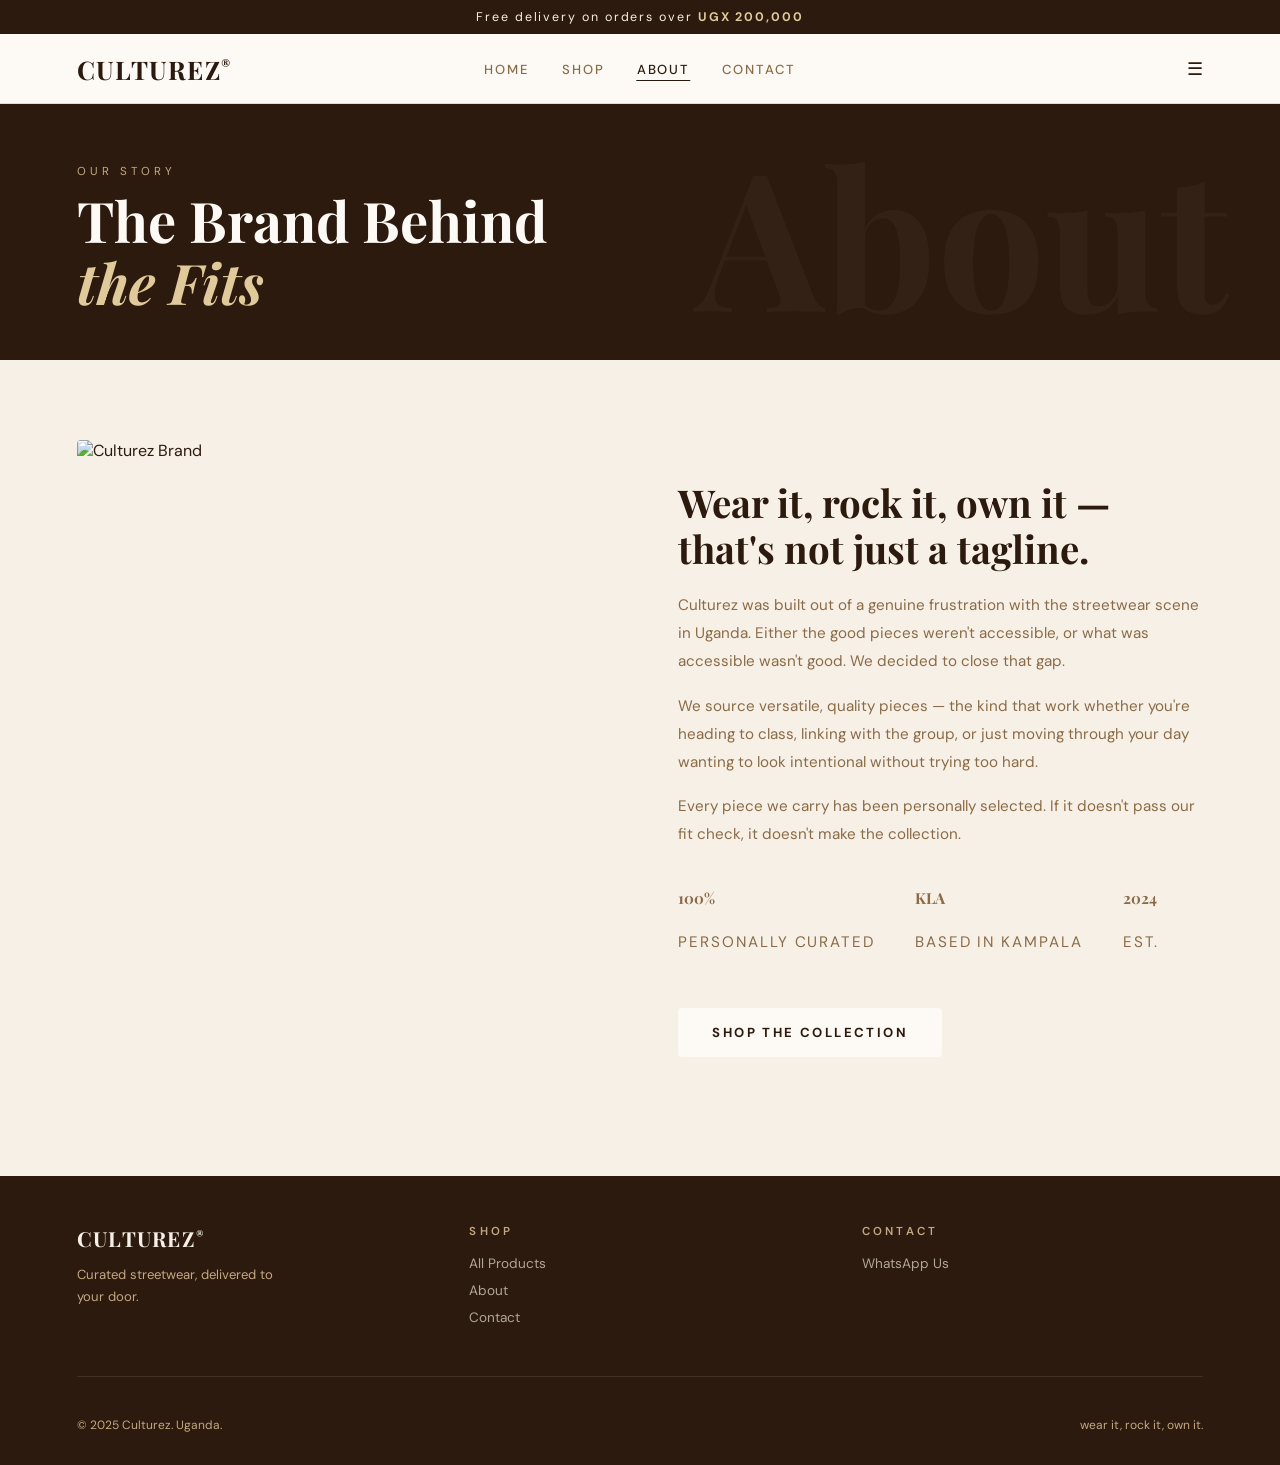
==== about.html @ 2914bc6f "Initial commit" ====
<!DOCTYPE html>
<html lang="en">
<head>
  <meta charset="UTF-8">
  <meta name="viewport" content="width=device-width, initial-scale=1.0">
  <title>CULTUREZ® — About</title>
  <link rel="stylesheet" href="style.css">
  <link href="https://fonts.googleapis.com/css2?family=Playfair+Display:ital,wght@0,600;0,700;1,600&family=DM+Sans:wght@400;500;600;700&display=swap" rel="stylesheet">
</head>
<body>
  <div class="announce-bar">Free delivery on orders over <strong>UGX 200,000</strong></div>
  <nav class="navbar">
    <a href="index.html" class="logo">CULTUREZ<span>®</span></a>
    <ul class="nav-links">
      <li><a href="index.html">Home</a></li>
      <li><a href="shop.html">Shop</a></li>
      <li><a href="about.html" class="active">About</a></li>
      <li><a href="contact.html">Contact</a></li>
    </ul>
    <div class="nav-icons"><a href="shop.html">&#9776;</a></div>
  </nav>

  <div class="page-hero" data-title="About">
    <p class="page-hero-eyebrow">Our Story</p>
    <h1>The Brand Behind<br><em style="font-style:italic;color:#E0C99A;">the Fits</em></h1>
  </div>

  <div class="about-grid">
    <div class="about-img">
      <img src="https://picsum.photos/seed/culturez-about/600/750" alt="Culturez Brand">
    </div>
    <div class="about-text">
      <h2>Wear it, rock it, own it — that's not just a tagline.</h2>
      <p>Culturez was built out of a genuine frustration with the streetwear scene in Uganda. Either the good pieces weren't accessible, or what was accessible wasn't good. We decided to close that gap.</p>
      <p>We source versatile, quality pieces — the kind that work whether you're heading to class, linking with the group, or just moving through your day wanting to look intentional without trying too hard.</p>
      <p>Every piece we carry has been personally selected. If it doesn't pass our fit check, it doesn't make the collection.</p>
      <div class="about-stats">
        <div>
          <p class="stat-num">100%</p>
          <p class="stat-lbl">Personally Curated</p>
        </div>
        <div>
          <p class="stat-num">KLA</p>
          <p class="stat-lbl">Based in Kampala</p>
        </div>
        <div>
          <p class="stat-num">2024</p>
          <p class="stat-lbl">Est.</p>
        </div>
      </div>
      <a href="shop.html" class="btn-primary" style="display:inline-block;">Shop the Collection</a>
    </div>
  </div>

  <footer class="site-footer">
    <div class="footer-top">
      <div class="footer-brand">
        <a href="index.html" class="logo">CULTUREZ<span>®</span></a>
        <p>Curated streetwear, delivered to your door.</p>
      </div>
      <div class="footer-col">
        <h4>Shop</h4>
        <a href="shop.html">All Products</a>
        <a href="about.html">About</a>
        <a href="contact.html">Contact</a>
      </div>
      <div class="footer-col">
        <h4>Contact</h4>
        <a href="https://wa.me/256700000000" target="_blank">WhatsApp Us</a>
      </div>
    </div>
    <div class="footer-bottom">
      <span>© 2025 Culturez. Uganda.</span>
      <span>wear it, rock it, own it.</span>
    </div>
  </footer>
</body>
</html>
---- style.css ----
/* ============================================================
   CULTUREZ — style.css
   Aesthetic: Warm editorial luxury meets Kampala streetwear
   Palette: Cream, sand, espresso brown
   Fonts: Playfair Display (headings) + DM Sans (body)
   ============================================================ */

:root {
  --cream:     #F7F0E6;
  --sand:      #EAD9C0;
  --parchment: #E0C99A;
  --brown:     #2C1A0E;
  --espresso:  #1A0E07;
  --warm-mid:  #8B6B47;
  --warm-lite: #C4A882;
  --white:     #FDFAF6;
  --radius:    4px;
}

* { margin: 0; padding: 0; box-sizing: border-box; }

html { scroll-behavior: smooth; }

body {
  font-family: 'DM Sans', sans-serif;
  background: var(--cream);
  color: var(--brown);
  min-height: 100vh;
}

/* ── ANNOUNCEMENT BAR ─────────────────────────────── */
.announce-bar {
  background: var(--brown);
  color: var(--cream);
  text-align: center;
  padding: 9px 20px;
  font-size: 0.78rem;
  letter-spacing: 0.12rem;
  font-family: 'DM Sans', sans-serif;
}

.announce-bar strong { color: var(--parchment); }

/* ── NAVBAR ───────────────────────────────────────── */
.navbar {
  display: flex;
  align-items: center;
  justify-content: space-between;
  padding: 0 6vw;
  height: 70px;
  background: var(--white);
  border-bottom: 1px solid var(--sand);
  position: sticky;
  top: 0;
  z-index: 90;
}

.logo {
  font-family: 'Playfair Display', serif;
  font-weight: 700;
  font-size: clamp(1.2rem, 2.5vw, 1.6rem);
  letter-spacing: 0.08rem;
  color: var(--brown);
  text-decoration: none;
}

.logo span {
  font-size: 0.55em;
  vertical-align: super;
  letter-spacing: 0;
}

.nav-links {
  display: flex;
  gap: 2.5vw;
  list-style: none;
  position: absolute;
  left: 50%;
  transform: translateX(-50%);
}

.nav-links a {
  text-decoration: none;
  color: var(--warm-mid);
  font-size: 0.82rem;
  letter-spacing: 0.12rem;
  text-transform: uppercase;
  font-weight: 500;
  transition: color 0.2s;
}

.nav-links a:hover,
.nav-links a.active { color: var(--brown); }

.nav-links a.active { border-bottom: 1.5px solid var(--brown); padding-bottom: 2px; }

.nav-icons {
  display: flex;
  gap: 18px;
  align-items: center;
}

.nav-icons a {
  color: var(--brown);
  text-decoration: none;
  font-size: 1.1rem;
  transition: color 0.2s;
}

.nav-icons a:hover { color: var(--warm-mid); }

/* ── HERO ─────────────────────────────────────────── */
.hero {
  position: relative;
  height: calc(100vh - 110px);
  min-height: 500px;
  overflow: hidden;
  display: flex;
  align-items: center;
}

.hero-bg {
  position: absolute;
  inset: 0;
  background: url('https://picsum.photos/seed/culturez-hero/1600/900') center/cover no-repeat;
  /* warm overlay so text is always readable */
  filter: brightness(0.55) sepia(0.3);
  transform: scale(1.03);
  animation: heroZoom 10s ease-out forwards;
}

@keyframes heroZoom {
  from { transform: scale(1.08); }
  to   { transform: scale(1.0); }
}

/* Grain texture overlay — adds that editorial print feel */
.hero::after {
  content: '';
  position: absolute;
  inset: 0;
  background-image: url("data:image/svg+xml,%3Csvg viewBox='0 0 256 256' xmlns='http://www.w3.org/2000/svg'%3E%3Cfilter id='noise'%3E%3CfeTurbulence type='fractalNoise' baseFrequency='0.9' numOctaves='4' stitchTiles='stitch'/%3E%3C/filter%3E%3Crect width='100%25' height='100%25' filter='url(%23noise)' opacity='0.06'/%3E%3C/svg%3E");
  pointer-events: none;
  z-index: 2;
}

.hero-content {
  position: relative;
  z-index: 3;
  padding: 0 8vw;
  max-width: 700px;
  animation: heroFade 1s ease-out 0.3s both;
}

@keyframes heroFade {
  from { opacity: 0; transform: translateY(24px); }
  to   { opacity: 1; transform: translateY(0); }
}

.hero-eyebrow {
  font-size: 0.75rem;
  letter-spacing: 0.3rem;
  text-transform: uppercase;
  color: var(--parchment);
  margin-bottom: 16px;
  font-weight: 500;
}

.hero-title {
  font-family: 'Playfair Display', serif;
  font-size: clamp(2.8rem, 7vw, 6rem);
  font-weight: 700;
  color: var(--white);
  line-height: 1.05;
  margin-bottom: 20px;
  letter-spacing: -0.01em;
}

.hero-title em {
  font-style: italic;
  color: var(--parchment);
}

.hero-sub {
  font-size: clamp(0.88rem, 1.5vw, 1rem);
  color: rgba(253,250,246,0.75);
  line-height: 1.7;
  margin-bottom: 36px;
  max-width: 420px;
}

.hero-btns {
  display: flex;
  gap: 14px;
  flex-wrap: wrap;
}

.btn-primary {
  display: inline-block;
  background: var(--white);
  color: var(--brown);
  text-decoration: none;
  padding: 14px 32px;
  font-size: 0.82rem;
  font-weight: 700;
  letter-spacing: 0.15rem;
  text-transform: uppercase;
  border-radius: var(--radius);
  transition: background 0.2s, color 0.2s;
  border: 2px solid var(--white);
}

.btn-primary:hover {
  background: var(--parchment);
  border-color: var(--parchment);
}

.btn-outline {
  display: inline-block;
  background: transparent;
  color: var(--white);
  text-decoration: none;
  padding: 14px 32px;
  font-size: 0.82rem;
  font-weight: 700;
  letter-spacing: 0.15rem;
  text-transform: uppercase;
  border-radius: var(--radius);
  border: 2px solid rgba(253,250,246,0.5);
  transition: border-color 0.2s, color 0.2s;
}

.btn-outline:hover {
  border-color: var(--white);
  color: var(--white);
}

/* ── SECTION COMMON ────────────────────────────────── */
.section-wrap {
  padding: 80px 6vw;
}

.section-header {
  margin-bottom: 48px;
}

.section-eyebrow {
  font-size: 0.72rem;
  letter-spacing: 0.25rem;
  text-transform: uppercase;
  color: var(--warm-mid);
  margin-bottom: 10px;
  font-weight: 600;
}

.section-title {
  font-family: 'Playfair Display', serif;
  font-size: clamp(1.6rem, 3.5vw, 2.8rem);
  font-weight: 700;
  color: var(--brown);
  line-height: 1.15;
}

.title-rule {
  width: 48px;
  height: 2px;
  background: var(--parchment);
  margin-top: 16px;
}

/* ── FEATURED STRIP (homepage) ─────────────────────── */
.featured-strip {
  background: var(--brown);
  padding: 16px 0;
  overflow: hidden;
  white-space: nowrap;
}

.strip-inner {
  display: inline-block;
  animation: stripScroll 18s linear infinite;
}

.strip-inner span {
  font-family: 'Playfair Display', serif;
  font-size: 0.85rem;
  color: var(--parchment);
  letter-spacing: 0.2rem;
  text-transform: uppercase;
  padding: 0 40px;
}

.strip-inner span::after {
  content: ' ✦ ';
  color: var(--warm-lite);
}

@keyframes stripScroll {
  from { transform: translateX(0); }
  to   { transform: translateX(-50%); }
}

/* ── PRODUCT GRID ───────────────────────────────────── */
.product-grid {
  display: grid;
  grid-template-columns: repeat(auto-fill, minmax(260px, 1fr));
  gap: 28px;
}

.product-card {
  display: block;
  text-decoration: none;
  color: var(--brown);
  background: var(--white);
  border-radius: var(--radius);
  overflow: hidden;
  border: 1px solid var(--sand);
  transition: transform 0.3s, box-shadow 0.3s;
}

.product-card:hover {
  transform: translateY(-5px);
  box-shadow: 0 16px 40px rgba(44,26,14,0.12);
}

.card-img-wrap {
  position: relative;
  aspect-ratio: 3/4;
  overflow: hidden;
  background: var(--sand);
}

.card-img-wrap img {
  width: 100%;
  height: 100%;
  object-fit: cover;
  display: block;
  transition: transform 0.5s;
}

.product-card:hover .card-img-wrap img { transform: scale(1.05); }

.card-badge {
  position: absolute;
  top: 12px;
  left: 12px;
  background: var(--brown);
  color: var(--cream);
  font-size: 0.62rem;
  font-weight: 700;
  letter-spacing: 0.15rem;
  padding: 4px 10px;
  text-transform: uppercase;
  border-radius: 2px;
}

.card-info {
  padding: 16px 18px 20px;
  border-top: 1px solid var(--sand);
}

.card-category {
  font-size: 0.68rem;
  letter-spacing: 0.15rem;
  text-transform: uppercase;
  color: var(--warm-mid);
  margin-bottom: 5px;
  font-weight: 500;
}

.card-name {
  font-family: 'Playfair Display', serif;
  font-size: 1rem;
  font-weight: 600;
  color: var(--brown);
  margin-bottom: 6px;
  line-height: 1.3;
}

.card-price {
  font-size: 0.85rem;
  color: var(--warm-mid);
  font-weight: 600;
}

/* ── VIEW ALL LINK ─────────────────────────────────── */
.view-all-wrap {
  text-align: center;
  margin-top: 48px;
}

.btn-text-link {
  display: inline-block;
  text-decoration: none;
  color: var(--brown);
  font-size: 0.82rem;
  font-weight: 700;
  letter-spacing: 0.2rem;
  text-transform: uppercase;
  border-bottom: 1.5px solid var(--brown);
  padding-bottom: 3px;
  transition: color 0.2s, border-color 0.2s;
}

.btn-text-link:hover {
  color: var(--warm-mid);
  border-color: var(--warm-mid);
}

/* ── BRAND BAND (homepage) ─────────────────────────── */
.brand-band {
  background: var(--sand);
  padding: 80px 6vw;
  display: grid;
  grid-template-columns: 1fr 1fr;
  gap: 6vw;
  align-items: center;
}

.brand-band-text h2 {
  font-family: 'Playfair Display', serif;
  font-size: clamp(1.6rem, 3vw, 2.4rem);
  font-weight: 700;
  color: var(--brown);
  line-height: 1.2;
  margin-bottom: 20px;
}

.brand-band-text p {
  font-size: 0.95rem;
  color: var(--warm-mid);
  line-height: 1.8;
  margin-bottom: 28px;
}

.brand-band-img {
  aspect-ratio: 4/5;
  overflow: hidden;
  border-radius: var(--radius);
}

.brand-band-img img {
  width: 100%;
  height: 100%;
  object-fit: cover;
}

/* ── PAGE HERO (inner pages) ───────────────────────── */
.page-hero {
  background: var(--brown);
  padding: 60px 6vw 48px;
  position: relative;
  overflow: hidden;
}

.page-hero::before {
  content: attr(data-title);
  position: absolute;
  right: 4vw;
  top: 50%;
  transform: translateY(-50%);
  font-family: 'Playfair Display', serif;
  font-size: clamp(5rem, 15vw, 12rem);
  font-weight: 700;
  color: rgba(247,240,230,0.04);
  white-space: nowrap;
  pointer-events: none;
  user-select: none;
  line-height: 1;
}

.page-hero-eyebrow {
  font-size: 0.72rem;
  letter-spacing: 0.25rem;
  text-transform: uppercase;
  color: var(--warm-lite);
  margin-bottom: 10px;
}

.page-hero h1 {
  font-family: 'Playfair Display', serif;
  font-size: clamp(2rem, 5vw, 3.5rem);
  font-weight: 700;
  color: var(--white);
  line-height: 1.1;
}

/* ── PRODUCT DETAIL PAGE ───────────────────────────── */
.back-link {
  display: inline-block;
  color: var(--warm-mid);
  text-decoration: none;
  font-size: 0.82rem;
  padding: 24px 6vw 0;
  letter-spacing: 0.05rem;
  transition: color 0.2s;
}

.back-link:hover { color: var(--brown); }

.product-detail {
  display: grid;
  grid-template-columns: 1fr 1fr;
  gap: 6vw;
  padding: 32px 6vw 60px;
  align-items: start;
}

.product-img-wrap {
  position: relative;
  aspect-ratio: 3/4;
  overflow: hidden;
  border-radius: var(--radius);
  background: var(--sand);
}

.product-img-wrap img {
  width: 100%;
  height: 100%;
  object-fit: cover;
  display: block;
}

.product-info { padding-top: 8px; }

.product-category-label {
  font-size: 0.72rem;
  letter-spacing: 0.2rem;
  text-transform: uppercase;
  color: var(--warm-mid);
  margin-bottom: 8px;
  font-weight: 600;
}

.product-name {
  font-family: 'Playfair Display', serif;
  font-size: clamp(1.6rem, 3vw, 2.4rem);
  font-weight: 700;
  color: var(--brown);
  line-height: 1.15;
  margin-bottom: 12px;
}

.product-price {
  font-size: 1.15rem;
  font-weight: 700;
  color: var(--warm-mid);
  margin-bottom: 24px;
}

.product-divider {
  border: none;
  border-top: 1px solid var(--sand);
  margin: 24px 0;
}

.size-label {
  font-size: 0.72rem;
  letter-spacing: 0.15rem;
  text-transform: uppercase;
  color: var(--warm-mid);
  margin-bottom: 12px;
  font-weight: 600;
}

.size-options {
  display: flex;
  gap: 10px;
  flex-wrap: wrap;
  margin-bottom: 28px;
}

.size-options input[type="radio"] { display: none; }

.size-options label {
  display: inline-flex;
  align-items: center;
  justify-content: center;
  width: 44px;
  height: 44px;
  border: 1.5px solid var(--sand);
  border-radius: var(--radius);
  font-size: 0.82rem;
  font-weight: 600;
  cursor: pointer;
  color: var(--warm-mid);
  transition: all 0.15s;
}

.size-options label:hover {
  border-color: var(--brown);
  color: var(--brown);
}

.size-options input[type="radio"]:checked + label {
  background: var(--brown);
  color: var(--cream);
  border-color: var(--brown);
}

.product-desc {
  font-size: 0.92rem;
  line-height: 1.8;
  color: var(--warm-mid);
  margin-bottom: 20px;
}

.product-details-list {
  list-style: none;
  display: flex;
  flex-direction: column;
  gap: 8px;
}

.product-details-list li {
  font-size: 0.85rem;
  color: var(--warm-mid);
  padding-left: 16px;
  position: relative;
}

.product-details-list li::before {
  content: "—";
  position: absolute;
  left: 0;
  color: var(--parchment);
}

/* ── STICKY BUY BAR ────────────────────────────────── */
.sticky-buy-bar {
  position: fixed;
  bottom: 0;
  left: 0;
  right: 0;
  z-index: 100;
  background: rgba(247,240,230,0.95);
  backdrop-filter: blur(12px);
  -webkit-backdrop-filter: blur(12px);
  border-top: 1px solid var(--sand);
  padding: 14px 6vw;
}

.sticky-buy-inner {
  display: flex;
  gap: 12px;
  align-items: center;
  max-width: 700px;
  margin: 0 auto;
}

.btn-whatsapp {
  display: flex;
  align-items: center;
  gap: 8px;
  text-decoration: none;
  color: var(--white);
  background: #25D366;
  padding: 13px 20px;
  border-radius: var(--radius);
  font-size: 0.82rem;
  font-weight: 700;
  white-space: nowrap;
  transition: opacity 0.2s;
  flex-shrink: 0;
  letter-spacing: 0.05rem;
}

.btn-whatsapp:hover { opacity: 0.88; }

.btn-buy {
  flex: 1;
  background: var(--brown);
  color: var(--cream);
  border: none;
  border-radius: var(--radius);
  padding: 14px 20px;
  font-size: 0.85rem;
  font-weight: 700;
  font-family: 'DM Sans', sans-serif;
  letter-spacing: 0.12rem;
  text-transform: uppercase;
  cursor: pointer;
  transition: background 0.2s;
}

.btn-buy:hover { background: var(--espresso); }

/* ── CHECKOUT MODAL ────────────────────────────────── */
.hidden { display: none !important; }

.checkout-overlay {
  position: fixed;
  inset: 0;
  z-index: 200;
  display: flex;
  align-items: flex-end;
  justify-content: center;
}

.checkout-backdrop {
  position: absolute;
  inset: 0;
  background: rgba(26,14,7,0.65);
  backdrop-filter: blur(4px);
}

.checkout-modal {
  position: relative;
  width: 100%;
  max-width: 520px;
  max-height: 88vh;
  background: var(--white);
  border-radius: 20px 20px 0 0;
  overflow-y: auto;
  padding: 0 0 40px;
  animation: slideUp 0.3s ease-out;
}

@keyframes slideUp {
  from { transform: translateY(80px); opacity: 0; }
  to   { transform: translateY(0);    opacity: 1; }
}

.checkout-header {
  display: flex;
  justify-content: space-between;
  align-items: center;
  padding: 20px 24px 16px;
  border-bottom: 1px solid var(--sand);
  position: sticky;
  top: 0;
  background: var(--white);
  z-index: 1;
}

.checkout-title {
  font-family: 'Playfair Display', serif;
  font-size: 1.05rem;
  font-weight: 700;
  color: var(--brown);
  letter-spacing: 0.05rem;
}

.checkout-close {
  background: none;
  border: none;
  color: var(--warm-mid);
  font-size: 1.1rem;
  cursor: pointer;
  padding: 4px 8px;
  transition: color 0.2s;
}

.checkout-close:hover { color: var(--brown); }

.checkout-progress {
  height: 2px;
  background: var(--sand);
}

.checkout-progress-fill {
  height: 100%;
  background: var(--brown);
  width: 33%;
  transition: width 0.4s ease;
}

.checkout-step { padding: 24px 24px 8px; }

.step-label {
  font-size: 0.7rem;
  color: var(--warm-mid);
  letter-spacing: 0.15rem;
  text-transform: uppercase;
  margin-bottom: 6px;
  font-weight: 600;
}

.step-heading {
  font-family: 'Playfair Display', serif;
  font-size: 1.1rem;
  font-weight: 700;
  color: var(--brown);
  margin-bottom: 20px;
}

.option-cards { display: flex; flex-direction: column; gap: 12px; }

.option-card {
  display: flex;
  align-items: center;
  gap: 16px;
  background: var(--cream);
  border: 1.5px solid var(--sand);
  border-radius: var(--radius);
  padding: 16px 18px;
  cursor: pointer;
  transition: border-color 0.2s, background 0.2s;
}

.option-card:hover {
  border-color: var(--brown);
  background: var(--sand);
}

.option-icon { font-size: 1.5rem; flex-shrink: 0; }

.momo-icon {
  width: 40px;
  height: 40px;
  border-radius: 50%;
  display: flex;
  align-items: center;
  justify-content: center;
  font-size: 0.95rem;
  font-weight: 800;
  flex-shrink: 0;
}

.airtel-icon { background: #FF0000; color: #fff; }
.mtn-icon    { background: #FFCB00; color: #000; }

.option-title {
  font-weight: 700;
  font-size: 0.92rem;
  color: var(--brown);
  margin-bottom: 3px;
}

.option-sub { font-size: 0.78rem; color: var(--warm-mid); }

.checkout-form { display: flex; flex-direction: column; gap: 14px; margin-bottom: 20px; }

.checkout-field { display: flex; flex-direction: column; gap: 6px; }

.checkout-field label {
  font-size: 0.7rem;
  letter-spacing: 0.12rem;
  text-transform: uppercase;
  color: var(--warm-mid);
  font-weight: 600;
}

.checkout-field input {
  background: var(--cream);
  border: 1.5px solid var(--sand);
  border-radius: var(--radius);
  color: var(--brown);
  font-family: 'DM Sans', sans-serif;
  font-size: 0.92rem;
  padding: 12px 14px;
  outline: none;
  transition: border-color 0.2s;
}

.checkout-field input:focus { border-color: var(--brown); }
.checkout-field input::placeholder { color: var(--warm-lite); }

.checkout-next-btn {
  width: 100%;
  background: var(--brown);
  color: var(--cream);
  border: none;
  border-radius: var(--radius);
  padding: 14px;
  font-size: 0.85rem;
  font-weight: 700;
  font-family: 'DM Sans', sans-serif;
  letter-spacing: 0.12rem;
  text-transform: uppercase;
  cursor: pointer;
  transition: background 0.2s;
}

.checkout-next-btn:hover { background: var(--espresso); }

.order-summary {
  background: var(--cream);
  border-radius: var(--radius);
  padding: 16px;
  margin-bottom: 20px;
  border: 1px solid var(--sand);
}

.summary-row {
  display: flex;
  justify-content: space-between;
  font-size: 0.88rem;
  color: var(--warm-mid);
  padding: 6px 0;
  border-bottom: 1px solid var(--sand);
}

.summary-row-total {
  border-bottom: none;
  font-weight: 700;
  color: var(--brown);
  font-size: 0.95rem;
  margin-top: 4px;
  padding-top: 10px;
}

.momo-steps { margin-bottom: 20px; }

.momo-label {
  font-size: 0.72rem;
  letter-spacing: 0.12rem;
  text-transform: uppercase;
  color: var(--warm-mid);
  margin-bottom: 10px;
  font-weight: 600;
}

.momo-list { list-style: none; counter-reset: momo-counter; display: flex; flex-direction: column; gap: 10px; }

.momo-list li {
  font-size: 0.88rem;
  color: var(--warm-mid);
  padding-left: 32px;
  position: relative;
  counter-increment: momo-counter;
}

.momo-list li::before {
  content: counter(momo-counter);
  position: absolute;
  left: 0;
  width: 22px;
  height: 22px;
  background: var(--brown);
  color: var(--cream);
  border-radius: 50%;
  display: flex;
  align-items: center;
  justify-content: center;
  font-size: 0.7rem;
  font-weight: 700;
  top: 0px;
}

.momo-highlight {
  color: var(--brown);
  font-weight: 700;
  background: var(--sand);
  padding: 1px 6px;
  border-radius: 3px;
}

.checkout-whatsapp-btn {
  display: flex;
  align-items: center;
  justify-content: center;
  gap: 10px;
  width: 100%;
  background: #25D366;
  color: #fff;
  text-decoration: none;
  border-radius: var(--radius);
  padding: 14px;
  font-size: 0.88rem;
  font-weight: 700;
  font-family: 'DM Sans', sans-serif;
  letter-spacing: 0.05rem;
  transition: opacity 0.2s;
}

.checkout-whatsapp-btn:hover { opacity: 0.88; }

.success-icon {
  width: 52px;
  height: 52px;
  background: var(--sand);
  border-radius: 50%;
  display: flex;
  align-items: center;
  justify-content: center;
  font-size: 1.3rem;
  margin-bottom: 14px;
  color: var(--brown);
}

.cash-note { font-size: 0.85rem; color: var(--warm-mid); line-height: 1.6; margin-bottom: 20px; }

/* ── ABOUT PAGE ────────────────────────────────────── */
.about-grid {
  display: grid;
  grid-template-columns: 1fr 1fr;
  gap: 6vw;
  padding: 80px 6vw;
  align-items: center;
}

.about-img {
  aspect-ratio: 4/5;
  overflow: hidden;
  border-radius: var(--radius);
}

.about-img img { width: 100%; height: 100%; object-fit: cover; }

.about-text h2 {
  font-family: 'Playfair Display', serif;
  font-size: clamp(1.6rem, 3vw, 2.4rem);
  font-weight: 700;
  color: var(--brown);
  margin-bottom: 20px;
  line-height: 1.2;
}

.about-text p {
  font-size: 0.95rem;
  color: var(--warm-mid);
  line-height: 1.85;
  margin-bottom: 16px;
}

.about-stats {
  display: flex;
  gap: 40px;
  margin: 36px 0;
  flex-wrap: wrap;
}

.stat-num {
  font-family: 'Playfair Display', serif;
  font-size: 1.8rem;
  font-weight: 700;
  color: var(--brown);
}

.stat-lbl {
  font-size: 0.72rem;
  color: var(--warm-mid);
  letter-spacing: 0.12rem;
  text-transform: uppercase;
  margin-top: 2px;
}

/* ── CONTACT PAGE ──────────────────────────────────── */
.contact-wrap {
  display: grid;
  grid-template-columns: 1fr 1fr;
  gap: 6vw;
  padding: 60px 6vw 80px;
  align-items: start;
}

.contact-form { display: flex; flex-direction: column; gap: 18px; }

.form-group { display: flex; flex-direction: column; gap: 7px; }

.form-group label {
  font-size: 0.72rem;
  letter-spacing: 0.15rem;
  text-transform: uppercase;
  color: var(--warm-mid);
  font-weight: 600;
}

.form-group input,
.form-group textarea {
  background: var(--white);
  border: 1.5px solid var(--sand);
  border-radius: var(--radius);
  color: var(--brown);
  font-family: 'DM Sans', sans-serif;
  font-size: 0.92rem;
  padding: 13px 16px;
  outline: none;
  transition: border-color 0.2s;
  resize: vertical;
}

.form-group input:focus,
.form-group textarea:focus { border-color: var(--brown); }

.form-group input::placeholder,
.form-group textarea::placeholder { color: var(--warm-lite); }

.btn-submit {
  background: var(--brown);
  color: var(--cream);
  border: none;
  border-radius: var(--radius);
  padding: 14px 32px;
  font-size: 0.85rem;
  font-weight: 700;
  font-family: 'DM Sans', sans-serif;
  letter-spacing: 0.12rem;
  text-transform: uppercase;
  cursor: pointer;
  transition: background 0.2s;
  align-self: flex-start;
}

.btn-submit:hover { background: var(--espresso); }

.contact-info h3 {
  font-family: 'Playfair Display', serif;
  font-size: 1.4rem;
  font-weight: 700;
  color: var(--brown);
  margin-bottom: 28px;
}

.contact-item {
  margin-bottom: 28px;
  padding-bottom: 24px;
  border-bottom: 1px solid var(--sand);
}

.contact-item-label {
  font-size: 0.7rem;
  letter-spacing: 0.15rem;
  text-transform: uppercase;
  color: var(--warm-mid);
  margin-bottom: 6px;
  font-weight: 600;
}

.contact-item-value {
  font-size: 0.95rem;
  font-weight: 600;
  color: var(--brown);
  text-decoration: none;
}

a.contact-item-value:hover { text-decoration: underline; }

/* ── FOOTER ────────────────────────────────────────── */
.site-footer {
  background: var(--brown);
  color: var(--cream);
  padding: 48px 6vw 32px;
}

.footer-top {
  display: grid;
  grid-template-columns: 1fr 1fr 1fr;
  gap: 4vw;
  margin-bottom: 40px;
  padding-bottom: 40px;
  border-bottom: 1px solid rgba(247,240,230,0.1);
}

.footer-brand .logo { color: var(--cream); font-size: 1.3rem; }

.footer-brand p {
  font-size: 0.82rem;
  color: var(--warm-lite);
  line-height: 1.7;
  margin-top: 12px;
  max-width: 200px;
}

.footer-col h4 {
  font-size: 0.72rem;
  letter-spacing: 0.2rem;
  text-transform: uppercase;
  color: var(--warm-lite);
  margin-bottom: 16px;
  font-weight: 600;
}

.footer-col a {
  display: block;
  text-decoration: none;
  color: rgba(247,240,230,0.65);
  font-size: 0.85rem;
  margin-bottom: 10px;
  transition: color 0.2s;
}

.footer-col a:hover { color: var(--cream); }

.footer-bottom {
  display: flex;
  justify-content: space-between;
  align-items: center;
  font-size: 0.75rem;
  color: var(--warm-lite);
  flex-wrap: wrap;
  gap: 8px;
}

/* ── RESPONSIVE ────────────────────────────────────── */
@media (max-width: 768px) {
  .navbar { padding: 0 4vw; }
  .nav-links {
    position: static;
    transform: none;
    gap: 4vw;
  }
  .nav-icons { display: none; }

  .hero { height: 85vh; }
  .hero-title { font-size: clamp(2.2rem, 9vw, 3.5rem); }
  .hero-btns { gap: 10px; }
  .btn-primary, .btn-outline { padding: 12px 22px; font-size: 0.78rem; }

  .product-grid { grid-template-columns: repeat(auto-fill, minmax(150px, 1fr)); gap: 14px; }

  .brand-band { grid-template-columns: 1fr; }
  .brand-band-img { display: none; }

  .about-grid { grid-template-columns: 1fr; }
  .about-img { aspect-ratio: 16/9; }

  .product-detail { grid-template-columns: 1fr; }

  .contact-wrap { grid-template-columns: 1fr; }

  .footer-top { grid-template-columns: 1fr 1fr; }
  .footer-brand { grid-column: 1 / -1; }

  .section-wrap { padding: 56px 4vw; }

  .sticky-buy-bar { padding: 12px 4vw; }
}

@media (max-width: 400px) {
  .nav-links { gap: 3vw; }
  .nav-links a { font-size: 0.7rem; letter-spacing: 0.06rem; }
  .logo { font-size: 1rem; }
  .sticky-buy-inner { flex-direction: column; }
  .btn-whatsapp, .btn-buy { width: 100%; justify-content: center; }
  .footer-top { grid-template-columns: 1fr; }
}
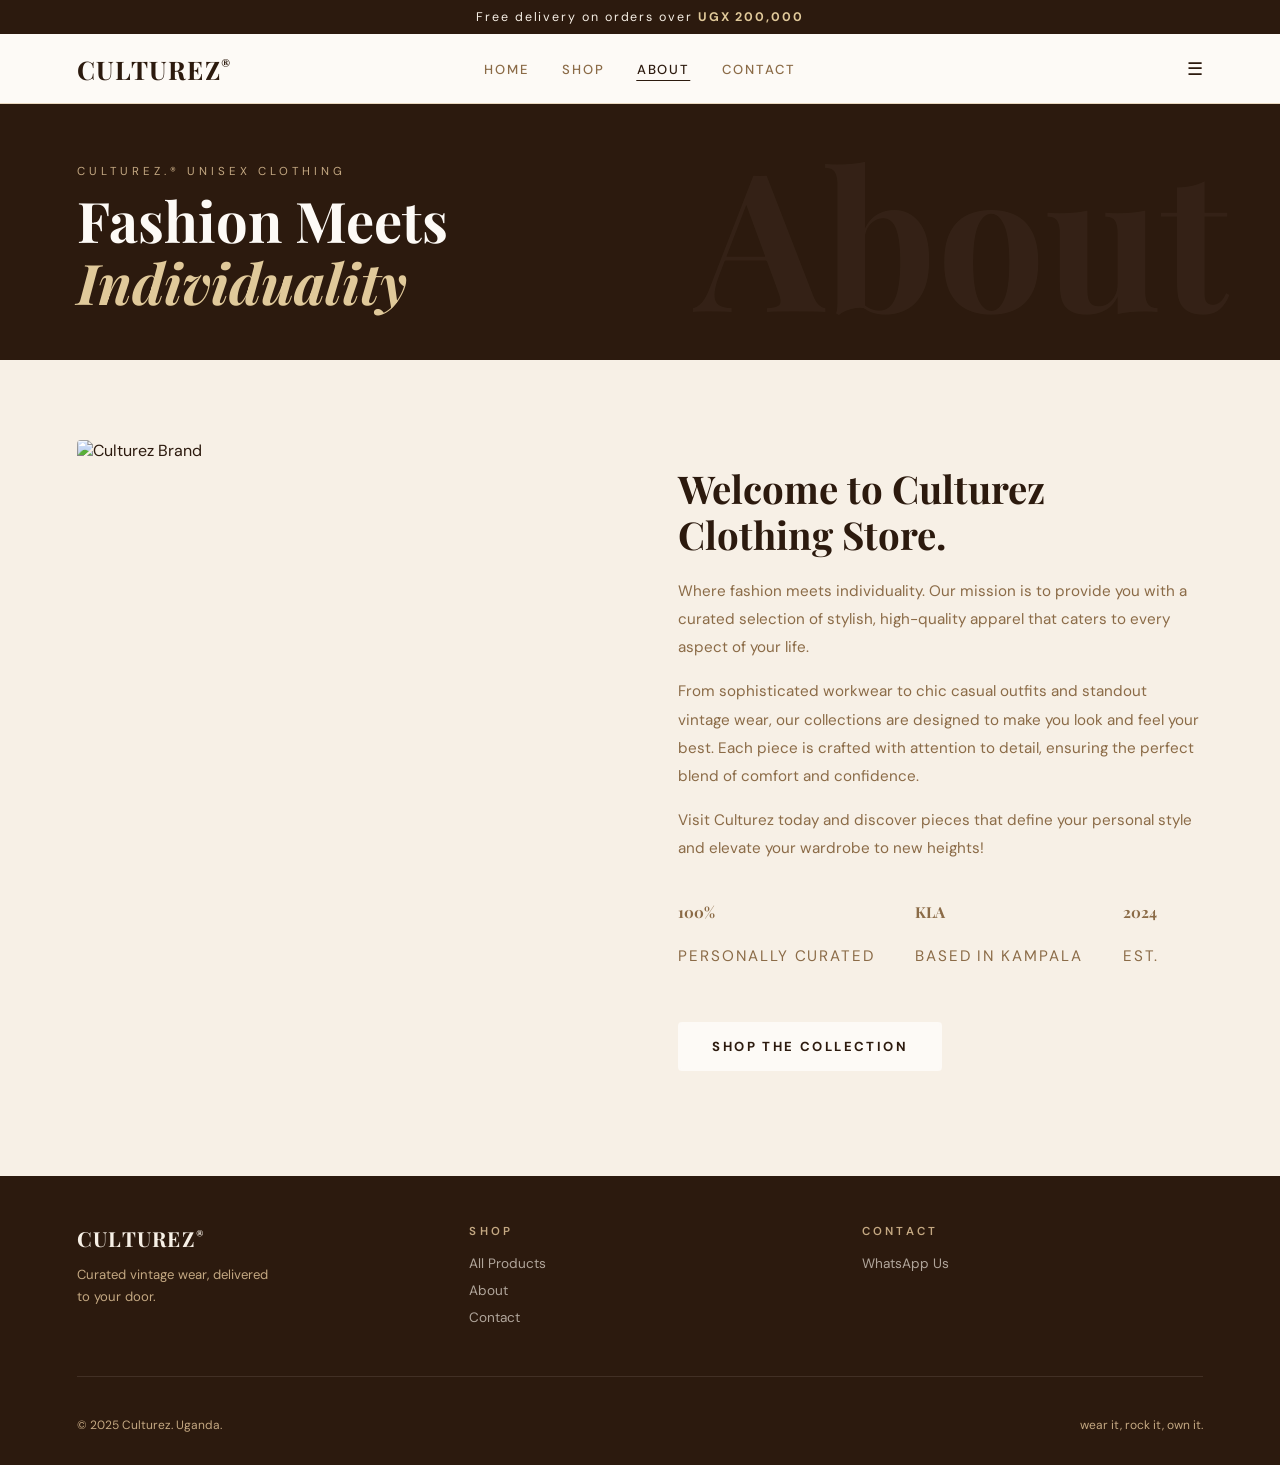
==== commit aa84f2ce: "home retouch and about" ====
--- a/about.html
+++ b/about.html
@@ -21,8 +21,8 @@
   </nav>
 
   <div class="page-hero" data-title="About">
-    <p class="page-hero-eyebrow">Our Story</p>
-    <h1>The Brand Behind<br><em style="font-style:italic;color:#E0C99A;">the Fits</em></h1>
+    <p class="page-hero-eyebrow">Culturez.® Unisex Clothing</p>
+    <h1>Fashion Meets<br><em style="font-style:italic;color:#E0C99A;">Individuality</em></h1>
   </div>
 
   <div class="about-grid">
@@ -30,10 +30,10 @@
       <img src="https://picsum.photos/seed/culturez-about/600/750" alt="Culturez Brand">
     </div>
     <div class="about-text">
-      <h2>Wear it, rock it, own it — that's not just a tagline.</h2>
-      <p>Culturez was built out of a genuine frustration with the streetwear scene in Uganda. Either the good pieces weren't accessible, or what was accessible wasn't good. We decided to close that gap.</p>
-      <p>We source versatile, quality pieces — the kind that work whether you're heading to class, linking with the group, or just moving through your day wanting to look intentional without trying too hard.</p>
-      <p>Every piece we carry has been personally selected. If it doesn't pass our fit check, it doesn't make the collection.</p>
+      <h2>Welcome to Culturez Clothing Store.</h2>
+      <p>Where fashion meets individuality. Our mission is to provide you with a curated selection of stylish, high-quality apparel that caters to every aspect of your life.</p>
+      <p>From sophisticated workwear to chic casual outfits and standout vintage wear, our collections are designed to make you look and feel your best. Each piece is crafted with attention to detail, ensuring the perfect blend of comfort and confidence.</p>
+      <p>Visit Culturez today and discover pieces that define your personal style and elevate your wardrobe to new heights!</p>
       <div class="about-stats">
         <div>
           <p class="stat-num">100%</p>
@@ -56,7 +56,7 @@
     <div class="footer-top">
       <div class="footer-brand">
         <a href="index.html" class="logo">CULTUREZ<span>®</span></a>
-        <p>Curated streetwear, delivered to your door.</p>
+        <p>Curated vintage wear, delivered to your door.</p>
       </div>
       <div class="footer-col">
         <h4>Shop</h4>
@@ -66,7 +66,7 @@
       </div>
       <div class="footer-col">
         <h4>Contact</h4>
-        <a href="https://wa.me/256700000000" target="_blank">WhatsApp Us</a>
+        <a href="https://wa.me/256776521400" target="_blank">WhatsApp Us</a>
       </div>
     </div>
     <div class="footer-bottom">
--- a/style.css
+++ b/style.css
@@ -122,16 +122,8 @@
 .hero-bg {
   position: absolute;
   inset: 0;
-  background: url('https://picsum.photos/seed/culturez-hero/1600/900') center/cover no-repeat;
-  /* warm overlay so text is always readable */
-  filter: brightness(0.55) sepia(0.3);
-  transform: scale(1.03);
-  animation: heroZoom 10s ease-out forwards;
-}
-
-@keyframes heroZoom {
-  from { transform: scale(1.08); }
-  to   { transform: scale(1.0); }
+  /* Plain warm gradient background — no image */
+  background: linear-gradient(135deg, #2C1A0E 0%, #4A2E1A 50%, #2C1A0E 100%);
 }
 
 /* Grain texture overlay — adds that editorial print feel */
